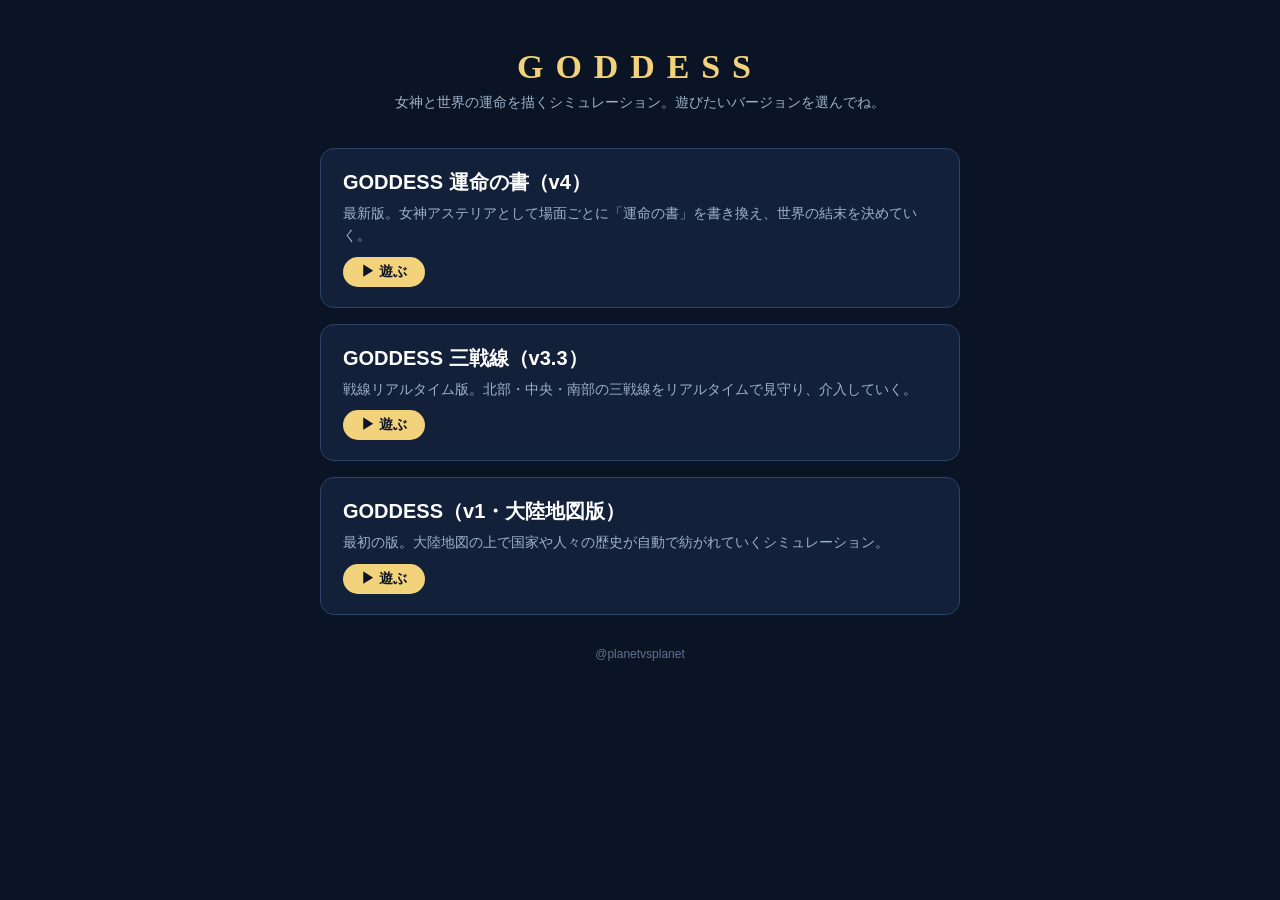
==== index.html @ d204ec9b "GODDESS v1 / v3.3 / v4 を公開（GitHub Pages）" ====
<!doctype html>
<html lang="ja">
<head>
<meta charset="utf-8">
<meta name="viewport" content="width=device-width, initial-scale=1">
<title>GODDESS | バージョン一覧</title>
<style>
  body { margin:0; background:#0a1424; color:#e8e2d0; font-family:"Hiragino Maru Gothic ProN","Hiragino Sans",sans-serif; }
  main { max-width:640px; margin:0 auto; padding:48px 20px 64px; }
  h1 { font-family:"Cinzel",serif; letter-spacing:.35em; text-align:center; color:#f2d27a; font-size:34px; margin:0 0 8px; }
  p.sub { text-align:center; color:#9fb2cc; margin:0 0 36px; font-size:14px; }
  a.card { display:block; text-decoration:none; color:inherit; background:#12203a; border:1px solid #2c4468; border-radius:14px; padding:20px 22px; margin:0 0 16px; }
  a.card:active, a.card:hover { border-color:#f2d27a; }
  .t { font-size:20px; font-weight:700; color:#fff; }
  .d { font-size:14px; color:#9fb2cc; margin-top:6px; line-height:1.6; }
  .play { display:inline-block; margin-top:10px; background:#f2d27a; color:#0a1424; font-weight:700; border-radius:999px; padding:6px 18px; font-size:14px; }
  footer { text-align:center; color:#5f7191; font-size:12px; margin-top:32px; }
</style>
</head>
<body>
<main>
  <h1>GODDESS</h1>
  <p class="sub">女神と世界の運命を描くシミュレーション。遊びたいバージョンを選んでね。</p>

  <a class="card" href="v4/">
    <div class="t">GODDESS 運命の書（v4）</div>
    <div class="d">最新版。女神アステリアとして場面ごとに「運命の書」を書き換え、世界の結末を決めていく。</div>
    <span class="play">▶ 遊ぶ</span>
  </a>

  <a class="card" href="v3_3/">
    <div class="t">GODDESS 三戦線（v3.3）</div>
    <div class="d">戦線リアルタイム版。北部・中央・南部の三戦線をリアルタイムで見守り、介入していく。</div>
    <span class="play">▶ 遊ぶ</span>
  </a>

  <a class="card" href="v1/">
    <div class="t">GODDESS（v1・大陸地図版）</div>
    <div class="d">最初の版。大陸地図の上で国家や人々の歴史が自動で紡がれていくシミュレーション。</div>
    <span class="play">▶ 遊ぶ</span>
  </a>

  <footer>@planetvsplanet</footer>
</main>
</body>
</html>
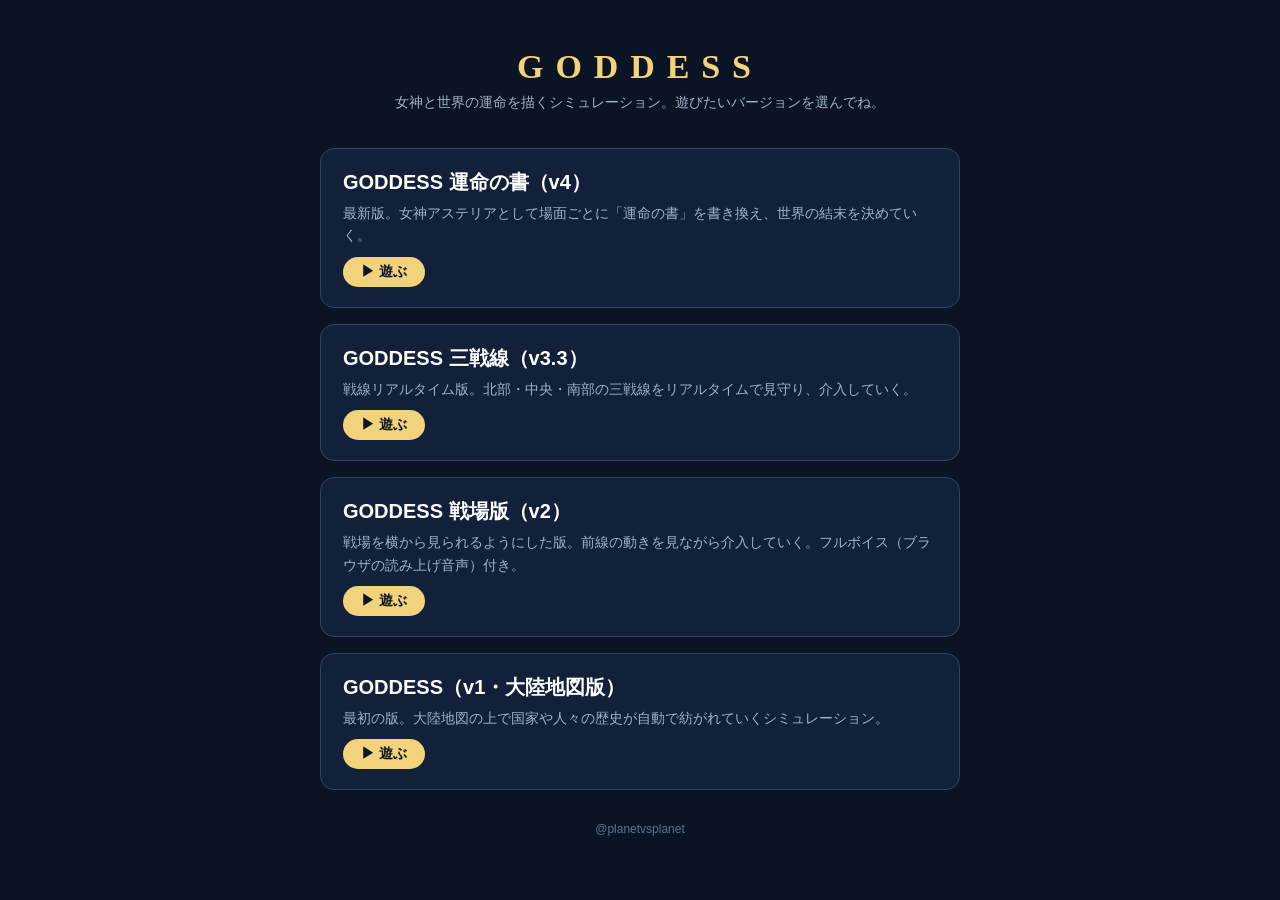
==== commit a288b089: "v1を本物（全素材・声付き）に差し替え、v2戦場版（フルボイス）を追加" ====
--- a/index.html
+++ b/index.html
@@ -34,12 +34,19 @@
     <span class="play">▶ 遊ぶ</span>
   </a>
 
+  <a class="card" href="v2/">
+    <div class="t">GODDESS 戦場版（v2）</div>
+    <div class="d">戦場を横から見られるようにした版。前線の動きを見ながら介入していく。フルボイス（ブラウザの読み上げ音声）付き。</div>
+    <span class="play">▶ 遊ぶ</span>
+  </a>
+
   <a class="card" href="v1/">
     <div class="t">GODDESS（v1・大陸地図版）</div>
     <div class="d">最初の版。大陸地図の上で国家や人々の歴史が自動で紡がれていくシミュレーション。</div>
     <span class="play">▶ 遊ぶ</span>
   </a>
 
+
   <footer>@planetvsplanet</footer>
 </main>
 </body>
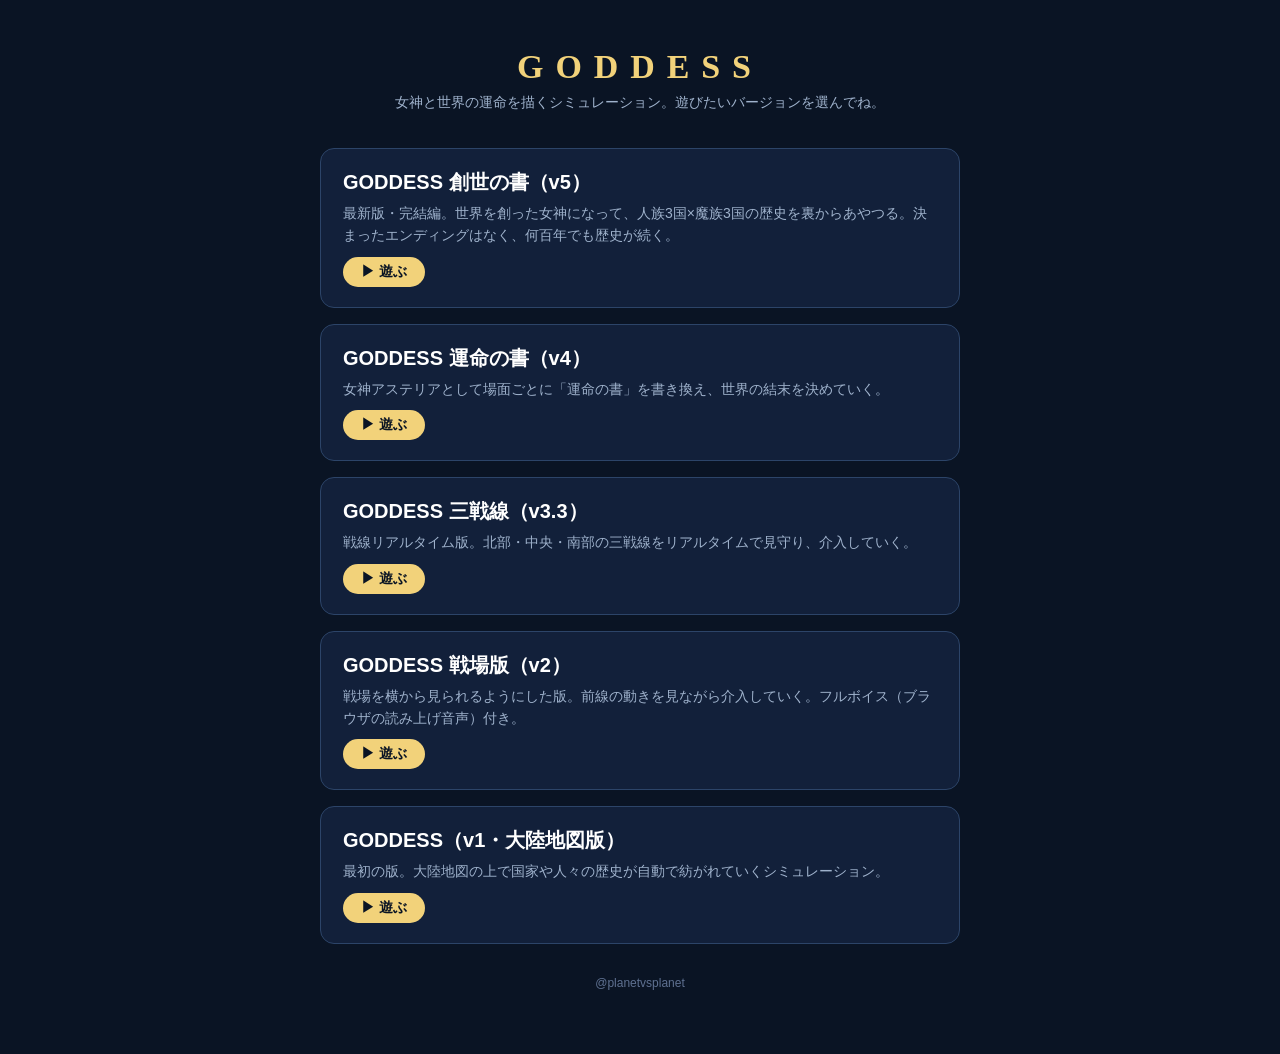
==== commit ca8630ff: "Ver.5『創世の書』を追加（一覧の先頭・最新版に）" ====
--- a/index.html
+++ b/index.html
@@ -22,9 +22,15 @@
   <h1>GODDESS</h1>
   <p class="sub">女神と世界の運命を描くシミュレーション。遊びたいバージョンを選んでね。</p>
 
+  <a class="card" href="v5/">
+    <div class="t">GODDESS 創世の書（v5）</div>
+    <div class="d">最新版・完結編。世界を創った女神になって、人族3国×魔族3国の歴史を裏からあやつる。決まったエンディングはなく、何百年でも歴史が続く。</div>
+    <span class="play">▶ 遊ぶ</span>
+  </a>
+
   <a class="card" href="v4/">
     <div class="t">GODDESS 運命の書（v4）</div>
-    <div class="d">最新版。女神アステリアとして場面ごとに「運命の書」を書き換え、世界の結末を決めていく。</div>
+    <div class="d">女神アステリアとして場面ごとに「運命の書」を書き換え、世界の結末を決めていく。</div>
     <span class="play">▶ 遊ぶ</span>
   </a>
 
